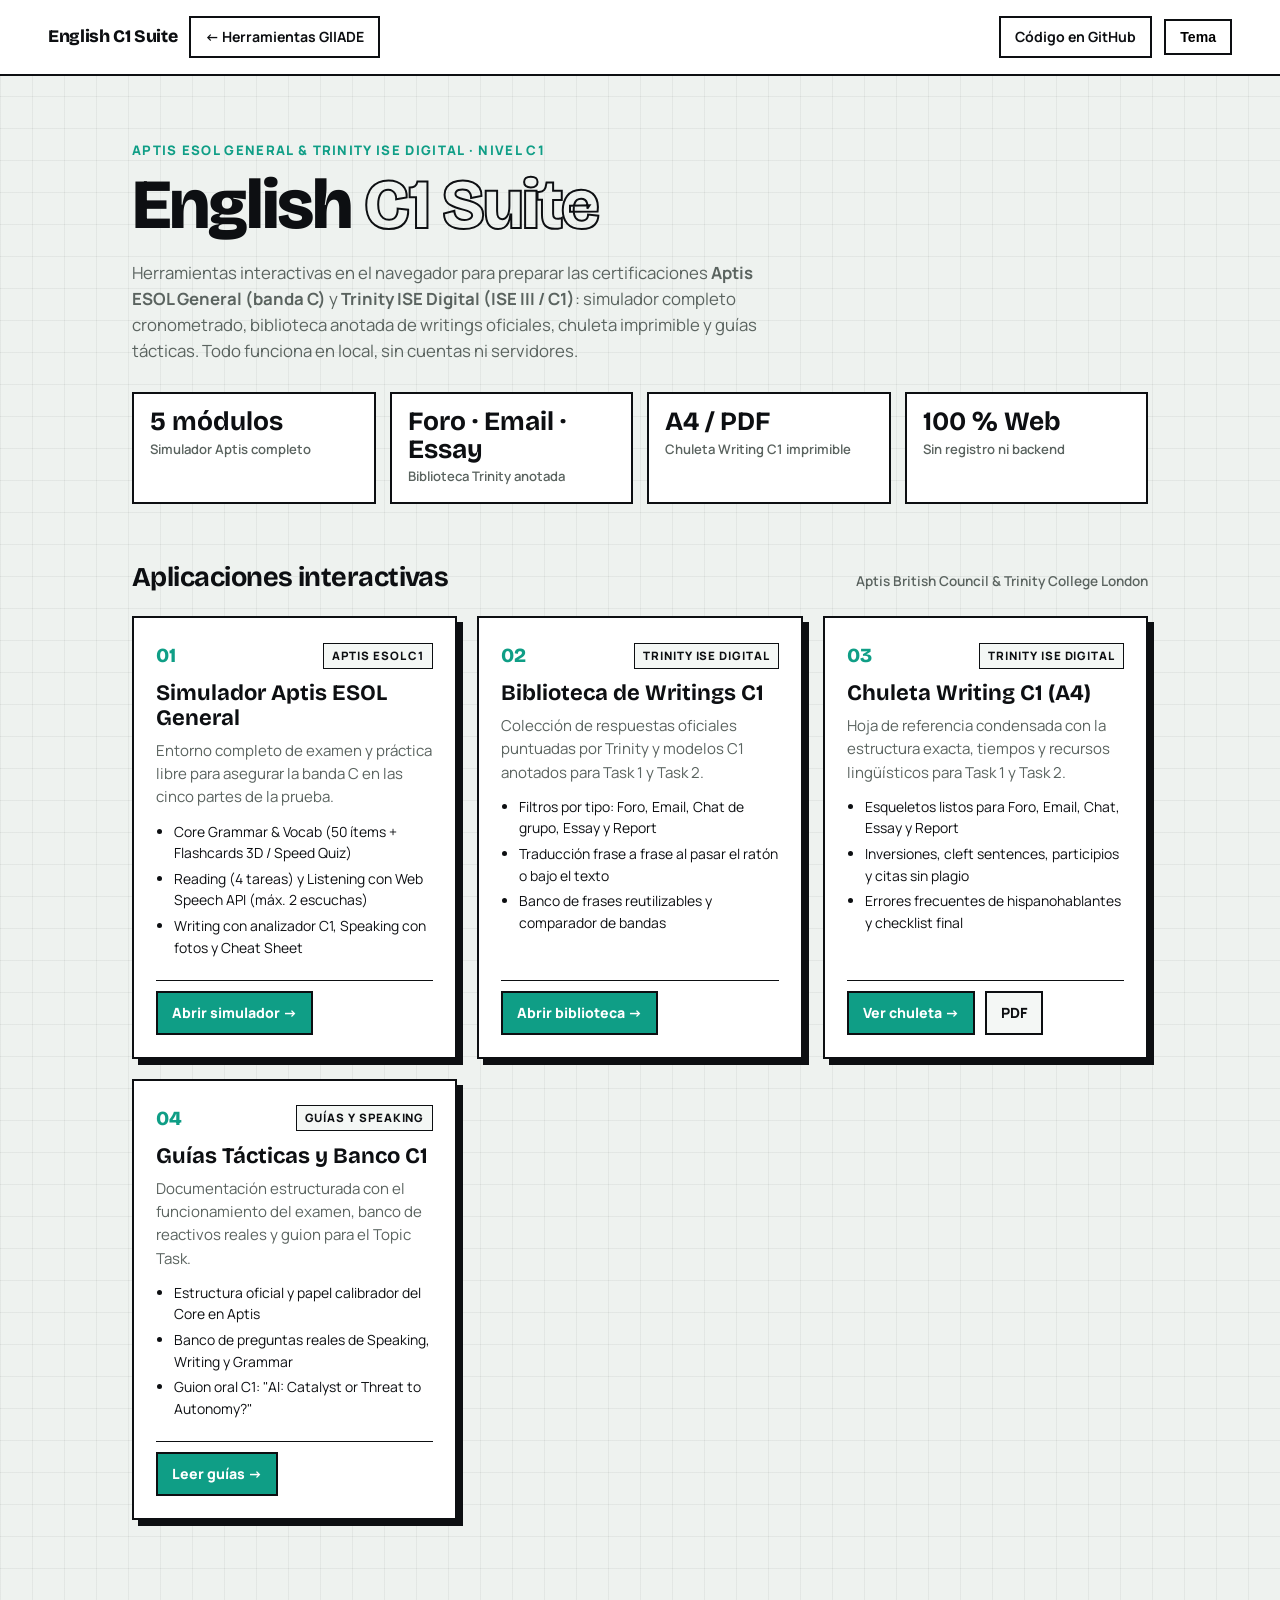
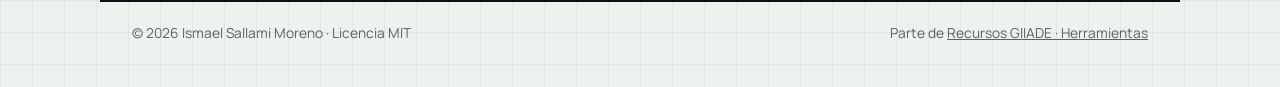
==== site/index.html @ e7766147 "Initial release: English C1 Suite (Aptis simulator, Trinity writing library, cheatsheet & guides)" ====
<!DOCTYPE html>
<html lang="es" data-theme="light">
<head>
  <meta charset="UTF-8">
  <meta name="viewport" content="width=device-width, initial-scale=1.0">
  <title>English C1 Suite · Aptis ESOL &amp; Trinity ISE Digital</title>
  <meta name="description" content="Suite web gratuita para preparar el nivel C1 de inglés (Aptis ESOL General y Trinity ISE Digital): simulador completo, biblioteca anotada de writings, chuleta imprimible y guías.">
  <meta name="author" content="Ismael Sallami Moreno">
  <link rel="preconnect" href="https://fonts.googleapis.com">
  <link rel="preconnect" href="https://fonts.gstatic.com" crossorigin>
  <link rel="stylesheet" href="https://fonts.googleapis.com/css2?family=Bricolage+Grotesque:opsz,wght@12..96,600;12..96,700;12..96,800&family=Manrope:wght@400;500;600;700&display=swap">
  <script>
    // Comparte la preferencia de tema con Recursos GIIADE antes del primer pintado.
    (function () {
      try {
        var saved = localStorage.getItem("course-theme");
        if (saved) document.documentElement.setAttribute("data-theme", saved);
      } catch (e) {}
    })();
  </script>
  <style>
    :root, [data-theme="light"] {
      --bg: #eef2ef;
      --bg-grid: rgba(13, 15, 18, 0.05);
      --surface: #ffffff;
      --surface-2: #f4f7f5;
      --ink: #0d0f12;
      --muted: #5a635f;
      --accent: #0f9e86;
      --accent-2: #4fb31f;
      --accent-ink: #ffffff;
      --shadow-col: #0d0f12;
      color-scheme: light;
    }
    [data-theme="dark"] {
      --bg: #0d0f12;
      --bg-grid: rgba(244, 247, 245, 0.035);
      --surface: #16181c;
      --surface-2: #1b1e23;
      --ink: #f4f7f5;
      --muted: #939b97;
      --accent: #2ee6c5;
      --accent-2: #b8ff3c;
      --accent-ink: #07120f;
      --shadow-col: #b8ff3c;
      color-scheme: dark;
    }
    * { box-sizing: border-box; margin: 0; padding: 0; }
    body {
      font-family: "Manrope", system-ui, -apple-system, sans-serif;
      background-color: var(--bg);
      background-image:
        linear-gradient(to right, var(--bg-grid) 1px, transparent 1px),
        linear-gradient(to bottom, var(--bg-grid) 1px, transparent 1px);
      background-size: 32px 32px;
      color: var(--ink);
      line-height: 1.55;
      min-height: 100vh;
    }
    a { color: inherit; }
    .topbar {
      display: flex;
      flex-wrap: wrap;
      align-items: center;
      justify-content: space-between;
      gap: 12px;
      padding: 16px clamp(16px, 4vw, 48px);
      background: var(--surface);
      border-bottom: 2px solid var(--ink);
    }
    .topbar-left, .topbar-right {
      display: flex;
      align-items: center;
      gap: 12px;
      flex-wrap: wrap;
    }
    .brand {
      font-family: "Bricolage Grotesque", sans-serif;
      font-weight: 800;
      font-size: 1.1rem;
      text-decoration: none;
      letter-spacing: -0.02em;
    }
    .btn {
      display: inline-flex;
      align-items: center;
      gap: 7px;
      padding: 8px 14px;
      border: 2px solid var(--ink);
      background: var(--surface);
      font-weight: 700;
      font-size: 0.88rem;
      text-decoration: none;
      cursor: pointer;
      transition: transform 0.12s ease, box-shadow 0.12s ease;
    }
    .btn:hover {
      transform: translate(-2px, -2px);
      box-shadow: 4px 4px 0 var(--shadow-col);
    }
    .page {
      max-width: 1080px;
      margin: 0 auto;
      padding: clamp(32px, 6vw, 64px) clamp(16px, 4vw, 32px) 80px;
    }
    .kicker {
      font-size: 0.82rem;
      font-weight: 800;
      letter-spacing: 0.1em;
      text-transform: uppercase;
      color: var(--accent);
      margin-bottom: 12px;
    }
    h1 {
      font-family: "Bricolage Grotesque", sans-serif;
      font-size: clamp(2.5rem, 6.5vw, 4.4rem);
      font-weight: 800;
      line-height: 0.96;
      letter-spacing: -0.03em;
    }
    .stroke {
      color: transparent;
      -webkit-text-stroke: 2px var(--ink);
    }
    .lead {
      margin-top: 20px;
      max-width: 64ch;
      font-size: 1.05rem;
      color: var(--muted);
    }
    .stats {
      margin-top: 28px;
      display: grid;
      grid-template-columns: repeat(auto-fit, minmax(170px, 1fr));
      gap: 14px;
    }
    .stat {
      background: var(--surface);
      border: 2px solid var(--ink);
      padding: 14px 16px;
    }
    .stat strong {
      display: block;
      font-family: "Bricolage Grotesque", sans-serif;
      font-size: 1.65rem;
      line-height: 1.05;
    }
    .stat span {
      font-size: 0.82rem;
      color: var(--muted);
      font-weight: 600;
    }
    .section-head {
      margin-top: 52px;
      margin-bottom: 18px;
      display: flex;
      align-items: baseline;
      justify-content: space-between;
      gap: 12px;
      flex-wrap: wrap;
    }
    .section-head h2 {
      font-family: "Bricolage Grotesque", sans-serif;
      font-size: 1.7rem;
      letter-spacing: -0.02em;
    }
    .section-head span {
      font-size: 0.85rem;
      color: var(--muted);
      font-weight: 600;
    }
    .grid {
      display: grid;
      grid-template-columns: repeat(auto-fit, minmax(300px, 1fr));
      gap: 20px;
    }
    .card {
      background: var(--surface);
      border: 2px solid var(--ink);
      box-shadow: 6px 6px 0 var(--shadow-col);
      padding: 22px;
      display: flex;
      flex-direction: column;
      justify-content: space-between;
      gap: 18px;
      transition: transform 0.14s ease, box-shadow 0.14s ease;
    }
    .card:hover {
      transform: translate(-3px, -3px);
      box-shadow: 9px 9px 0 var(--shadow-col);
    }
    .card-top {
      display: flex;
      align-items: center;
      justify-content: space-between;
      gap: 10px;
    }
    .num {
      font-family: "Bricolage Grotesque", sans-serif;
      font-weight: 800;
      font-size: 1.25rem;
      color: var(--accent);
    }
    .tag {
      font-size: 0.72rem;
      font-weight: 800;
      letter-spacing: 0.08em;
      text-transform: uppercase;
      padding: 3px 8px;
      border: 1.5px solid var(--ink);
      background: var(--surface-2);
    }
    .card h3 {
      font-family: "Bricolage Grotesque", sans-serif;
      font-size: 1.38rem;
      line-height: 1.12;
      margin-top: 10px;
    }
    .card p {
      margin-top: 8px;
      font-size: 0.94rem;
      color: var(--muted);
    }
    .bullets {
      margin-top: 12px;
      padding-left: 18px;
      font-size: 0.87rem;
      color: var(--ink);
    }
    .bullets li { margin: 4px 0; }
    .card-actions {
      display: flex;
      flex-wrap: wrap;
      gap: 10px;
      padding-top: 10px;
      border-top: 1.5px solid var(--ink);
    }
    .cta {
      display: inline-flex;
      align-items: center;
      gap: 6px;
      padding: 9px 14px;
      border: 2px solid var(--ink);
      background: var(--accent);
      color: var(--accent-ink);
      font-weight: 800;
      font-size: 0.88rem;
      text-decoration: none;
    }
    .cta.secondary {
      background: var(--surface-2);
      color: var(--ink);
    }
    footer {
      max-width: 1080px;
      margin: 0 auto;
      padding: 20px clamp(16px, 4vw, 32px) 44px;
      border-top: 2px solid var(--ink);
      display: flex;
      flex-wrap: wrap;
      justify-content: space-between;
      gap: 12px;
      font-size: 0.86rem;
      color: var(--muted);
    }
  </style>
</head>
<body>
  <header class="topbar">
    <div class="topbar-left">
      <a class="brand" href="./">English C1 Suite</a>
      <a class="btn" href="https://elblogdeismael.github.io/tools/" target="_blank" rel="noopener">← Herramientas GIIADE</a>
    </div>
    <div class="topbar-right">
      <a class="btn" href="https://github.com/Ismael-Sallami/english-c1-suite" target="_blank" rel="noopener">Código en GitHub</a>
      <button class="btn" type="button" id="themeToggle">Tema</button>
    </div>
  </header>

  <main class="page">
    <p class="kicker">Aptis ESOL General &amp; Trinity ISE Digital · Nivel C1</p>
    <h1>English <span class="stroke">C1 Suite</span></h1>
    <p class="lead">
      Herramientas interactivas en el navegador para preparar las certificaciones <strong>Aptis ESOL General (banda C)</strong> y <strong>Trinity ISE Digital (ISE III / C1)</strong>: simulador completo cronometrado, biblioteca anotada de writings oficiales, chuleta imprimible y guías tácticas. Todo funciona en local, sin cuentas ni servidores.
    </p>

    <section class="stats" aria-label="Resumen de contenidos">
      <div class="stat">
        <strong>5 módulos</strong>
        <span>Simulador Aptis completo</span>
      </div>
      <div class="stat">
        <strong>Foro · Email · Essay</strong>
        <span>Biblioteca Trinity anotada</span>
      </div>
      <div class="stat">
        <strong>A4 / PDF</strong>
        <span>Chuleta Writing C1 imprimible</span>
      </div>
      <div class="stat">
        <strong>100 % Web</strong>
        <span>Sin registro ni backend</span>
      </div>
    </section>

    <div class="section-head">
      <h2>Aplicaciones interactivas</h2>
      <span>Aptis British Council &amp; Trinity College London</span>
    </div>

    <section class="grid">
      <article class="card">
        <div>
          <div class="card-top">
            <span class="num">01</span>
            <span class="tag">Aptis ESOL C1</span>
          </div>
          <h3>Simulador Aptis ESOL General</h3>
          <p>Entorno completo de examen y práctica libre para asegurar la banda C en las cinco partes de la prueba.</p>
          <ul class="bullets">
            <li>Core Grammar &amp; Vocab (50 ítems + Flashcards 3D / Speed Quiz)</li>
            <li>Reading (4 tareas) y Listening con Web Speech API (máx. 2 escuchas)</li>
            <li>Writing con analizador C1, Speaking con fotos y Cheat Sheet</li>
          </ul>
        </div>
        <div class="card-actions">
          <a class="cta" href="./aptis/">Abrir simulador →</a>
        </div>
      </article>

      <article class="card">
        <div>
          <div class="card-top">
            <span class="num">02</span>
            <span class="tag">Trinity ISE Digital</span>
          </div>
          <h3>Biblioteca de Writings C1</h3>
          <p>Colección de respuestas oficiales puntuadas por Trinity y modelos C1 anotados para Task 1 y Task 2.</p>
          <ul class="bullets">
            <li>Filtros por tipo: Foro, Email, Chat de grupo, Essay y Report</li>
            <li>Traducción frase a frase al pasar el ratón o bajo el texto</li>
            <li>Banco de frases reutilizables y comparador de bandas</li>
          </ul>
        </div>
        <div class="card-actions">
          <a class="cta" href="./writing-library/">Abrir biblioteca →</a>
        </div>
      </article>

      <article class="card">
        <div>
          <div class="card-top">
            <span class="num">03</span>
            <span class="tag">Trinity ISE Digital</span>
          </div>
          <h3>Chuleta Writing C1 (A4)</h3>
          <p>Hoja de referencia condensada con la estructura exacta, tiempos y recursos lingüísticos para Task 1 y Task 2.</p>
          <ul class="bullets">
            <li>Esqueletos listos para Foro, Email, Chat, Essay y Report</li>
            <li>Inversiones, cleft sentences, participios y citas sin plagio</li>
            <li>Errores frecuentes de hispanohablantes y checklist final</li>
          </ul>
        </div>
        <div class="card-actions">
          <a class="cta" href="./writing-cheatsheet/">Ver chuleta →</a>
          <a class="cta secondary" href="./writing-cheatsheet/Writing_ISE_Digital_C1.pdf" download>PDF</a>
        </div>
      </article>

      <article class="card">
        <div>
          <div class="card-top">
            <span class="num">04</span>
            <span class="tag">Guías y Speaking</span>
          </div>
          <h3>Guías Tácticas y Banco C1</h3>
          <p>Documentación estructurada con el funcionamiento del examen, banco de reactivos reales y guion para el Topic Task.</p>
          <ul class="bullets">
            <li>Estructura oficial y papel calibrador del Core en Aptis</li>
            <li>Banco de preguntas reales de Speaking, Writing y Grammar</li>
            <li>Guion oral C1: "AI: Catalyst or Threat to Autonomy?"</li>
          </ul>
        </div>
        <div class="card-actions">
          <a class="cta" href="./guides/">Leer guías →</a>
        </div>
      </article>
    </section>
  </main>

  <footer>
    <span>© 2026 Ismael Sallami Moreno · Licencia MIT</span>
    <span>Parte de <a href="https://elblogdeismael.github.io/tools/" target="_blank" rel="noopener">Recursos GIIADE · Herramientas</a></span>
  </footer>

  <script>
    document.getElementById("themeToggle").addEventListener("click", function () {
      var root = document.documentElement;
      var next = root.getAttribute("data-theme") === "dark" ? "light" : "dark";
      root.setAttribute("data-theme", next);
      try { localStorage.setItem("course-theme", next); } catch (e) {}
    });
  </script>
</body>
</html>
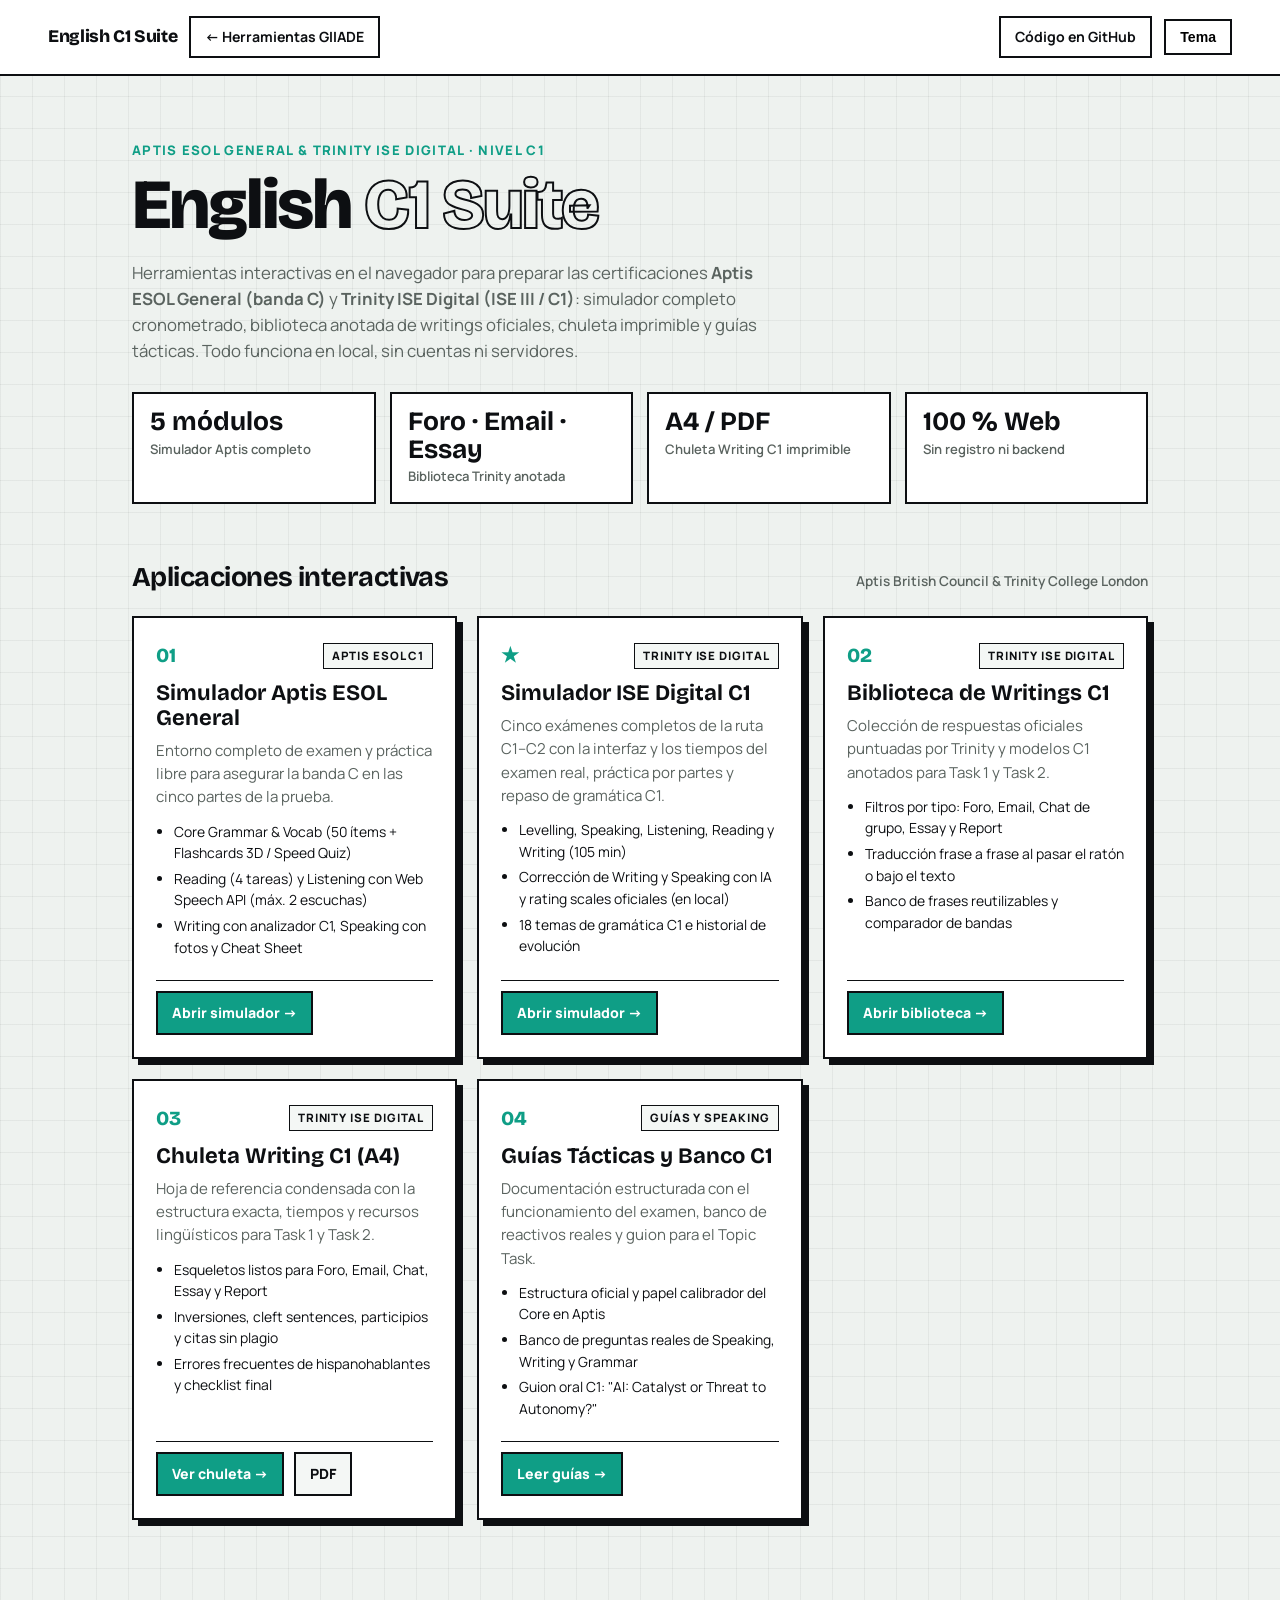
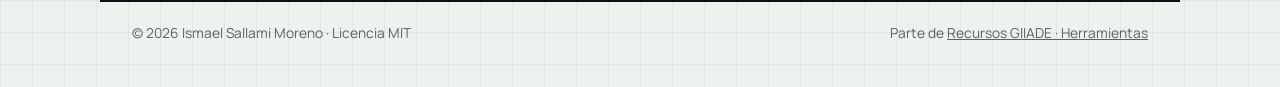
==== commit 0e2a2b0f: "feat: simulador Trinity ISE Digital C1 con corrección local por IA - 5 exámenes completos originales" ====
--- a/site/index.html
+++ b/site/index.html
@@ -331,6 +331,25 @@
       <article class="card">
         <div>
           <div class="card-top">
+            <span class="num">★</span>
+            <span class="tag">Trinity ISE Digital</span>
+          </div>
+          <h3>Simulador ISE Digital C1</h3>
+          <p>Cinco exámenes completos de la ruta C1–C2 con la interfaz y los tiempos del examen real, práctica por partes y repaso de gramática C1.</p>
+          <ul class="bullets">
+            <li>Levelling, Speaking, Listening, Reading y Writing (105 min)</li>
+            <li>Corrección de Writing y Speaking con IA y rating scales oficiales (en local)</li>
+            <li>18 temas de gramática C1 e historial de evolución</li>
+          </ul>
+        </div>
+        <div class="card-actions">
+          <a class="cta" href="./ise-digital/">Abrir simulador →</a>
+        </div>
+      </article>
+
+      <article class="card">
+        <div>
+          <div class="card-top">
             <span class="num">02</span>
             <span class="tag">Trinity ISE Digital</span>
           </div>
